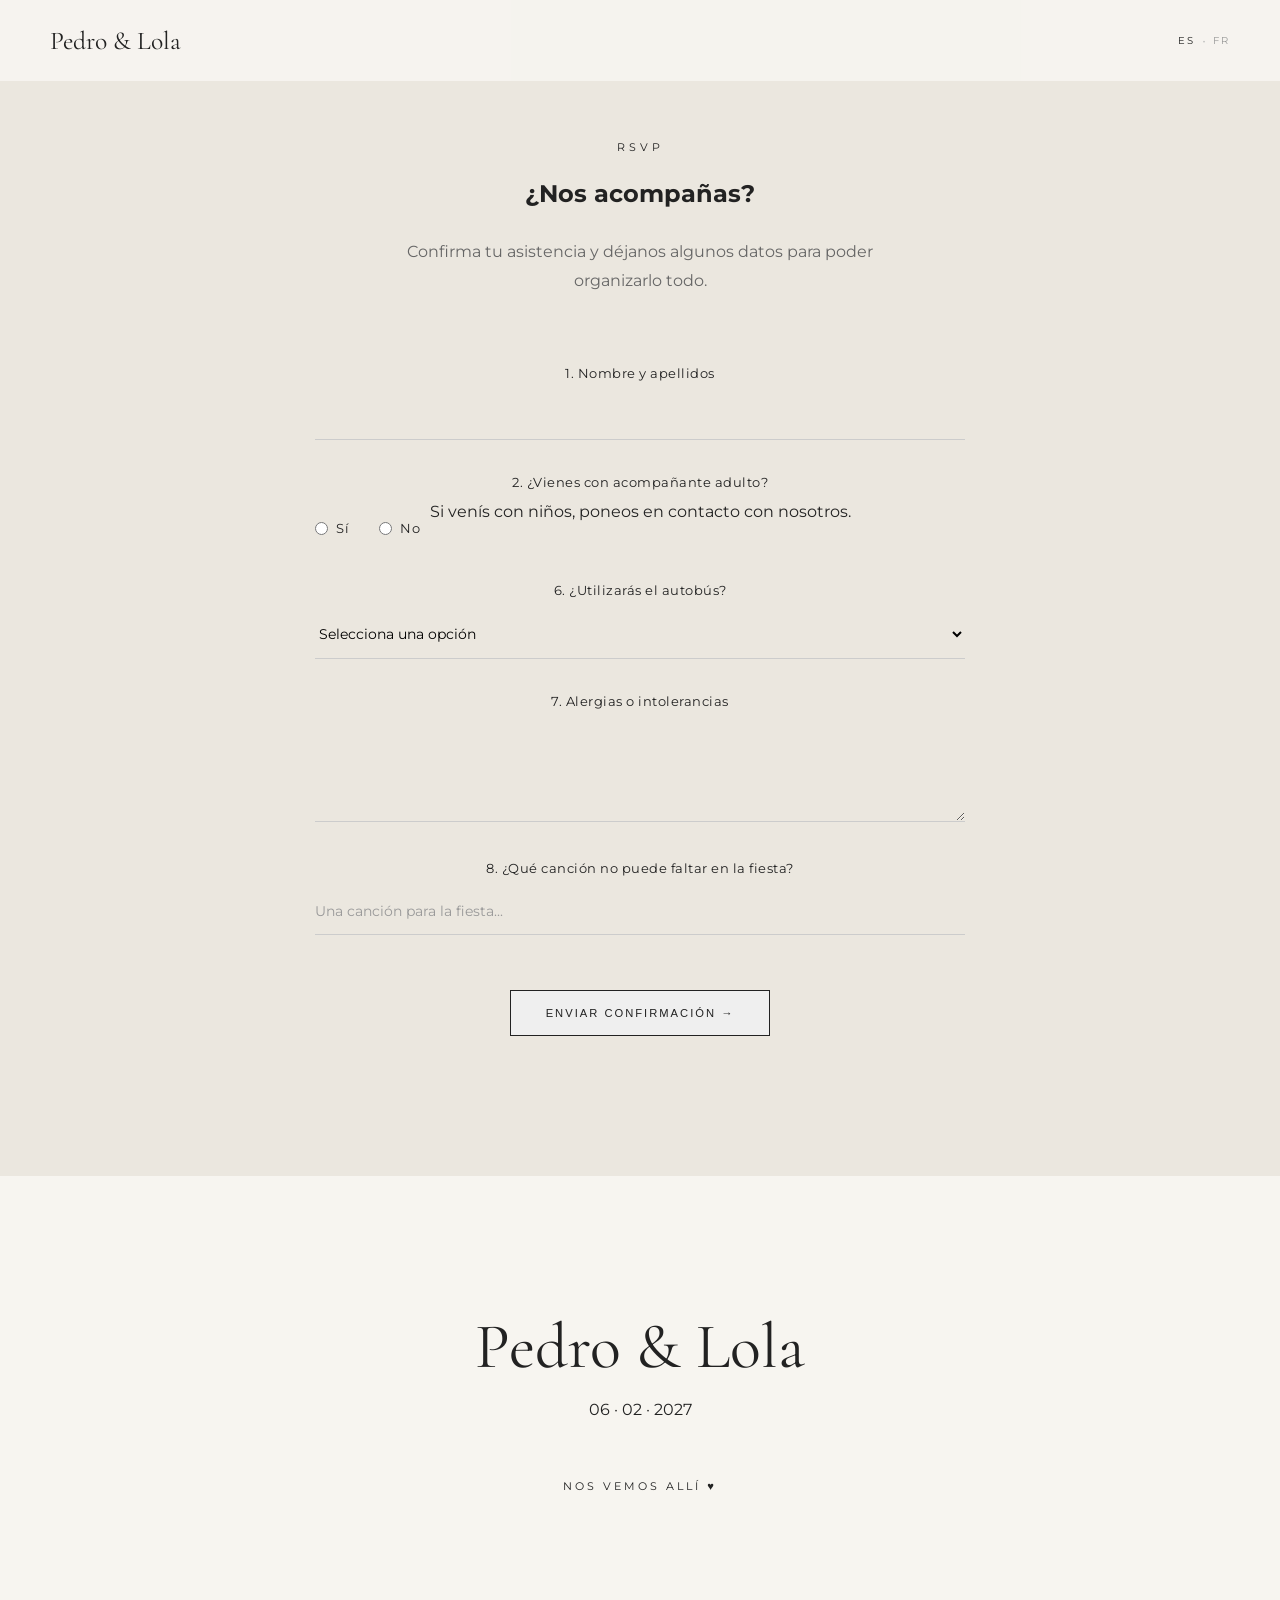
==== rsvp.html @ 9c23760b "Primera versión de la web" ====
<!DOCTYPE html>
<html lang="es">

<head>

    <meta charset="UTF-8">

    <meta name="viewport" content="width=device-width, initial-scale=1.0">

    <title>Pedro & Lola · Confirmación</title>

    <link rel="stylesheet" href="style.css">

</head>


<body>

    <!-- CABECERA -->

    <header>

        <nav>

            <a href="index.html" class="logo">
                Pedro & Lola
            </a>

            <div class="idiomas">

                <button id="es-btn" class="idioma-activo">
                    ES
                </button>

                <span>·</span>

                <button id="fr-btn">
                    FR
                </button>

            </div>

        </nav>

    </header>


    <!-- FORMULARIO -->

    <main>

        <section class="seccion seccion-clara">

            <p class="etiqueta"
               data-es="RSVP"
               data-fr="RSVP">
                RSVP
            </p>


            <h1
                data-es="¿Nos acompañas?"
                data-fr="Serez-vous des nôtres ?">
                ¿Nos acompañas?
            </h1>


            <p class="texto-intro"
               data-es="Confirma tu asistencia y déjanos algunos datos para poder organizarlo todo."
               data-fr="Confirmez votre présence et laissez-nous quelques informations pour nous aider à tout organiser.">
                Confirma tu asistencia y déjanos algunos datos
                para poder organizarlo todo.
            </p>


           <form class="formulario" id="formulario-rsvp">


                <!-- 1. NOMBRE -->

                <div class="campo">

                    <label for="nombre"
                           data-es="1. Nombre y apellidos"
                           data-fr="1. Nom et prénom">
                        1. Nombre y apellidos
                    </label>

                    <input
                        type="text"
                        id="nombre"
                        name="nombre"
                        required
                    >

                </div>


                <!-- 2. ACOMPAÑANTE ADULTO -->

                <div class="campo">

                    <label
                        data-es="2. ¿Vienes con acompañante adulto?"
                        data-fr="2. Venez-vous avec un accompagnant adulte ?">
                        2. ¿Vienes con acompañante adulto?
                    </label>

                    <p class="nota"
   data-es="Si venís con niños, poneos en contacto con nosotros."
   data-fr="Si vous venez avec des enfants, contactez-nous.">
    Si venís con niños, poneos en contacto con nosotros.
</p>


                    <div class="opciones">

                        <label>

                            <input
                                type="radio"
                                name="acompanante"
                                value="si"
                                required
                            >

                            <span
                                data-es="Sí"
                                data-fr="Oui">
                                Sí
                            </span>

                        </label>


                        <label>

                            <input
                                type="radio"
                                name="acompanante"
                                value="no"
                            >

                            <span
                                data-es="No"
                                data-fr="Non">
                                No
                            </span>

                        </label>

                    </div>

                </div>


                <!-- 3. NOMBRE ACOMPAÑANTE -->

                <div class="campo"
                     id="campo-acompanante"
                     style="display: none;">

                    <label
                        for="nombre-acompanante"
                        data-es="3. Nombre y apellidos del acompañante"
                        data-fr="3. Nom et prénom de l'accompagnant(e)">
                        3. Nombre y apellidos del acompañante
                    </label>

                    <input
                        type="text"
                        id="nombre-acompanante"
                        name="nombre-acompanante"
                    >

                </div>



                <!-- 4. AUTOBÚS -->

                <div class="campo">

                    <label
                        for="autobus"
                        data-es="6. ¿Utilizarás el autobús?"
                        data-fr="6. Utiliserez-vous le bus ?">
                        6. ¿Utilizarás el autobús?
                    </label>


                    <select
                        id="autobus"
                        name="autobus"
                        required>

                        <option
                            value=""
                            data-es="Selecciona una opción"
                            data-fr="Sélectionnez une option">
                            Selecciona una opción
                        </option>

                        <option
                            value="trescantos"
                            data-es="Sí, desde Tres Cantos"
                            data-fr="Oui, depuis Tres Cantos">
                            Sí, desde Tres Cantos
                        </option>

                        <option
                            value="plazacastilla"
                            data-es="Sí, desde Plaza Castilla"
                            data-fr="Oui, depuis Plaza Castilla">
                            Sí, desde Plaza Castilla
                        </option>

                        <option
                            value="no"
                            data-es="No utilizaré el autobús"
                            data-fr="Non, je n'utiliserai pas le bus">
                            No utilizaré el autobús
                        </option>

                    </select>

                </div>


                <!-- 7. ALERGIAS -->

                <div class="campo">

                    <label
                        for="alergias"
                        data-es="7. Alergias o intolerancias"
                        data-fr="7. Allergies ou intolérances">
                        7. Alergias o intolerancias
                    </label>

                    <textarea
                        id="alergias"
                        name="alergias"
                        rows="4"
                        data-placeholder-es="Indica aquí cualquier alergia o intolerancia."
                        data-placeholder-fr="Indiquez ici toute allergie ou intolérance.">
                    </textarea>

                </div>


                <!-- 8. CANCIÓN -->

                <div class="campo">

                    <label
                        for="cancion"
                        data-es="8. ¿Qué canción no puede faltar en la fiesta?"
                        data-fr="8. Quelle chanson ne peut pas manquer à la fête ?">
                        8. ¿Qué canción no puede faltar en la fiesta?
                    </label>

                    <input
                        type="text"
                        id="cancion"
                        name="cancion"
                        data-placeholder-es="Una canción para la fiesta..."
                        data-placeholder-fr="Une chanson pour la fête...">

                </div>


                <!-- BOTÓN -->

                <button
                    type="submit"
                    class="boton">

                    <span
                        data-es="Enviar confirmación →"
                        data-fr="Envoyer la confirmation →">
                        Enviar confirmación →
                    </span>

                </button>


            </form>

            <div id="mensaje-confirmacion"
     style="display: none;">

    <p class="etiqueta"
       data-es="GRACIAS"
       data-fr="MERCI">
        GRACIAS
    </p>

    <h2
        data-es="¡Nos vemos el 6 de febrero! ♥"
        data-fr="Rendez-vous le 6 février ! ♥">
        ¡Nos vemos el 6 de febrero! ♥
    </h2>

    <p class="texto-intro"
       data-es="Hemos recibido vuestra confirmación."
       data-fr="Nous avons bien reçu votre confirmation.">
        Hemos recibido vuestra confirmación.
    </p>

</div>

        </section>

    </main>


    <!-- PIE -->

    <footer>

        <h2>
            Pedro & Lola
        </h2>

        <p>
            06 · 02 · 2027
        </p>

        <p class="gracias"
           data-es="Nos vemos allí ♥"
           data-fr="On se retrouve là-bas ♥">
            Nos vemos allí ♥
        </p>

    </footer>


    <script src="script.js"></script>


    <script>

        /* ACOMPAÑANTE */

        const opcionesAcompanante =
            document.querySelectorAll(
                'input[name="acompanante"]'
            );

        const campoAcompanante =
            document.getElementById(
                "campo-acompanante"
            );

        const nombreAcompanante =
            document.getElementById(
                "nombre-acompanante"
            );


        opcionesAcompanante.forEach(opcion => {

            opcion.addEventListener("change", function () {

                if (this.value === "si") {

                    campoAcompanante.style.display = "block";

                    nombreAcompanante.required = true;

                } else {

                    campoAcompanante.style.display = "none";

                    nombreAcompanante.required = false;

                    nombreAcompanante.value = "";

                }

            });

        });

    </script>

    <script>

    const formulario = document.getElementById("formulario-rsvp");

    const URL_SCRIPT =
        "https://script.google.com/macros/s/AKfycbyt_iSzZu6qki6G1_EZHO9aPQYeB7RrgsyOsmsY-UtrUJRknpWYZxAbHX_TUxtEg_KM3w/exec";


    formulario.addEventListener("submit", async function(event) {

        event.preventDefault();


        const datos = {

            nombre:
                document.getElementById("nombre").value,

            acompanante:
                document.querySelector(
                    'input[name="acompanante"]:checked'
                ).value,

            nombreAcompanante:
                document.getElementById(
                    "nombre-acompanante"
                ).value,

            autobus:
                document.getElementById(
                    "autobus"
                ).value,

            alergias:
                document.getElementById(
                    "alergias"
                ).value,

            cancion:
                document.getElementById(
                    "cancion"
                ).value

        };


        try {

            await fetch(URL_SCRIPT, {

                method: "POST",

                body: JSON.stringify(datos)

            });


         formulario.style.display = "none";

document.getElementById("mensaje-confirmacion").style.display = "block";

            document.getElementById(
                "campo-acompanante"
            ).style.display = "none";

        } catch (error) {

            alert(
                "Ha ocurrido un problema. Por favor, inténtalo de nuevo."
            );

            console.error(error);

        }

    });

</script>

</body>

</html>
---- style.css ----
/* =========================
   CONFIGURACIÓN GENERAL
========================= */

@import url('https://fonts.googleapis.com/css2?family=Cormorant+Garamond:wght@400;500;600&family=Montserrat:wght@300;400;500&display=swap');

* {
    margin: 0;
    padding: 0;
    box-sizing: border-box;
}

html {
    scroll-behavior: smooth;
}

body {
    font-family: "Montserrat", sans-serif;
    color: #222;
    background: #f7f5f0;
}


/* =========================
   NAVEGACIÓN
========================= */

nav {
    position: fixed;
    top: 0;
    left: 0;
    width: 100%;

    padding: 25px 50px;

    display: flex;
    justify-content: space-between;
    align-items: center;

    z-index: 100;

    background: rgba(247, 245, 240, 0.92);
}

.logo {
    font-family: "Cormorant Garamond", serif;
    font-size: 1.6rem;
    color: #222;
    text-decoration: none;
}

.menu {
    display: flex;
    gap: 35px;
}

.menu a {
    color: #222;
    text-decoration: none;
    font-size: 0.75rem;
    text-transform: uppercase;
    letter-spacing: 2px;
}


/* =========================
   PORTADA
========================= */

.hero {
    min-height: 100vh;

    display: flex;
    justify-content: center;
    align-items: center;

    text-align: center;

    padding: 120px 20px 60px;

    position: relative;
    overflow: hidden;
}

.hero-foto {
    position: absolute;
    width: 100%;
    height: 100%;
    object-fit: cover;
    object-position: center;
    top: 0;
    left: 0;
    z-index: 0;
}
.hero::after {
    content: "";
    position: absolute;
    inset: 0;
    background: linear-gradient(
        to bottom,
        rgba(0, 0, 0, 0) 25%,
        rgba(0, 0, 0, 0.08) 40%,
        rgba(0, 0, 0, 0.25) 55%,
        rgba(0, 0, 0, 0.50) 75%,
        rgba(0, 0, 0, 0.65) 100%
    );
    z-index: 1;
}

.hero-contenido {
   max-width: 900px;
    position: relative;
    z-index: 2;
    align-self: flex-end;
    margin-bottom: 15px;


}


.fecha-superior,
.hero-contenido h1,
.hero-subtitulo {
    color: #4F6F52;
}

.hero-contenido h1 {
    color: white;
    text-shadow: 0 1px 3px rgba(255, 255, 255, 0.6);
}

.flecha {
    color: #4F6F52;
}

.fecha-superior {
    font-size: 0.75rem;
    letter-spacing: 5px;
    text-transform: uppercase;
    margin-bottom: 30px;
}

.hero h1 {
    font-family: "Cormorant Garamond", serif;
    font-size: clamp(5rem, 12vw, 10rem);
    font-weight: 400;
    line-height: 0.9;
}

.hero-subtitulo {
    color: white;
    margin-top: 35px;
    font-weight: 600;
    font-size: 1rem;
    text-transform: uppercase;
    letter-spacing: 5px;
}

.flecha {
    margin-top: 80px;
    font-size: 1.5rem;
}


/* =========================
   SECCIONES
========================= */

.seccion {
    min-height: 70vh;

    padding: 140px 30px;

    display: flex;
    flex-direction: column;
    justify-content: center;
    align-items: center;

    text-align: center;
}

.seccion-clara {
    background: #ebe7df;
}

.etiqueta {
    font-size: 0.7rem;
    letter-spacing: 4px;
    text-transform: uppercase;
    margin-bottom: 25px;
}

.seccion h2 {
    font-family: "Cormorant Garamond", serif;
    font-size: clamp(3rem, 6vw, 5rem);
    font-weight: 400;
}


/* =========================
   EL DÍA
========================= */

.informacion-dia {
    display: flex;
    gap: 70px;

    margin-top: 80px;
}

.informacion-dia div {
    display: flex;
    flex-direction: column;
    gap: 10px;
}

.hora {
    font-family: "Cormorant Garamond", serif;
    font-size: 2rem;
}

.evento {
    font-size: 0.7rem;
    text-transform: uppercase;
    letter-spacing: 2px;
}


/* =========================
   ASISTENCIA
========================= */

.texto-intro {
    max-width: 500px;
    margin-top: 30px;

    line-height: 1.8;
    color: #666;
}

.boton {
    display: inline-block;

    margin-top: 45px;

    padding: 16px 35px;

    border: 1px solid #222;

    color: #222;
    text-decoration: none;

    font-size: 0.7rem;
    text-transform: uppercase;
    letter-spacing: 2px;

    transition: 0.3s;
}

.boton:hover {
    background: #222;
    color: #fff;
}


/* =========================
   INFORMACIÓN
========================= */

.bloques-info {
    width: 100%;
    max-width: 1000px;

    margin-top: 80px;

    display: grid;
    grid-template-columns: repeat(3, 1fr);
    gap: 50px;
}

.bloques-info h3 {
    font-family: "Cormorant Garamond", serif;
    font-size: 2rem;
    font-weight: 400;
}

.bloques-info p {
    margin: 15px 0 20px;

    font-size: 0.9rem;
    color: #666;
}

.bloques-info a {
    color: #222;

    font-size: 0.7rem;
    text-transform: uppercase;
    letter-spacing: 2px;
}


/* =========================
   FOOTER
========================= */

footer {
    min-height: 50vh;

    display: flex;
    flex-direction: column;
    justify-content: center;
    align-items: center;

    text-align: center;
}

footer h2 {
    font-family: "Cormorant Garamond", serif;
    font-size: 4rem;
    font-weight: 400;
}

footer p {
    margin-top: 15px;
}

.gracias {
    margin-top: 60px !important;
    font-size: 0.7rem;
    text-transform: uppercase;
    letter-spacing: 3px;
}

.lugar-dia {
    margin-top: 15px;
    font-size: 0.9rem;
    letter-spacing: 1px;
    color: #666;
}
/* =========================
   UBICACIÓN
========================= */

.ubicacion-opciones {
    width: 100%;
    max-width: 1000px;

    margin-top: 70px;

    display: grid;
    grid-template-columns: repeat(3, 1fr);
    gap: 50px;
}

.ubicacion-bloque {
    padding: 10px;
}

.ubicacion-bloque h3 {
    font-family: "Cormorant Garamond", serif;
    font-size: 2rem;
    font-weight: 400;
}

.ubicacion-bloque p {
    margin: 15px 0 25px;

    font-size: 0.9rem;
    line-height: 1.7;

    color: #666;
}
/* =========================
   ALOJAMIENTO
========================= */

.hoteles {
    width: 100%;
    max-width: 1000px;

    margin-top: 80px;

    display: grid;
    grid-template-columns: repeat(3, 1fr);
    gap: 60px;
}

.hotel {
    text-align: center;
}

.hotel h3 {
    font-family: "Cormorant Garamond", serif;
    font-size: 2rem;
    font-weight: 400;
}

.hotel p {
    margin: 15px 0 25px;

    font-size: 0.85rem;
    line-height: 1.6;

    color: #666;
}

.hotel a {
    color: #222;

    font-size: 0.7rem;
    text-transform: uppercase;
    letter-spacing: 2px;

    text-decoration: underline;
    text-underline-offset: 5px;
}

.descuento {
    margin-top: 80px;

    padding-top: 35px;

    border-top: 1px solid #d5d1c9;

    max-width: 500px;

    font-size: 0.8rem;
    line-height: 1.8;
}

.descuento p {
    margin-bottom: 5px;
}
/* =========================
   INFORMACIÓN ÚTIL
========================= */

.info-util {
    width: 100%;
    max-width: 800px;

    margin-top: 80px;
    margin-left: auto;
    margin-right: auto;

    display: grid;
    grid-template-columns: repeat(2, 1fr);
    gap: 80px;

    text-align: center;
}

.info-bloque h3 {
    font-family: "Cormorant Garamond", serif;
    font-size: 2rem;
    font-weight: 400;
}

.info-bloque p {
    margin-top: 20px;

    font-size: 0.85rem;
    line-height: 1.7;

    color: #666;
}
/* =========================
   CONTACTO Y REGALOS
========================= */

.telefonos {
    display: flex;
    flex-direction: column;
    gap: 12px;
    margin-top: 25px;
}

.telefonos a {
    color: #222;
    font-size: 0.75rem;
    text-transform: uppercase;
    letter-spacing: 2px;
}

.cuenta {
    margin-top: 25px !important;
    word-break: break-all;
}
/* =========================
   IDIOMAS
========================= */

.idiomas {
    display: flex;
    align-items: center;
    gap: 7px;
    margin-left: 30px;
}

.idiomas button {
    border: none;
    background: none;

    font-family: "Montserrat", sans-serif;
    font-size: 0.65rem;

    letter-spacing: 2px;

    cursor: pointer;

    color: #999;

    padding: 0;
}

.idiomas button.idioma-activo {
    color: #222;
}

.idiomas span {
    color: #bbb;
}
/* =========================
   FORMULARIO RSVP
========================= */

.formulario {
    width: 100%;
    max-width: 650px;

    margin: 70px auto 0;
}

.campo {
    margin-bottom: 35px;
}

.campo label {
    display: block;

    margin-bottom: 12px;

    font-size: 0.8rem;
    letter-spacing: 0.5px;
}

.campo input,
.campo select,
.campo textarea {
    width: 100%;

    padding: 14px 0;

    border: none;
    border-bottom: 1px solid #ccc;

    background: transparent;

    font-family: inherit;
    font-size: 0.9rem;

    outline: none;
}

.campo textarea {
    resize: vertical;
}

.campo input:focus,
.campo select:focus,
.campo textarea:focus {
    border-bottom: 1px solid #222;
}

.opciones {
    display: flex;
    gap: 30px;
}

.opciones label {
    display: flex;
    align-items: center;
    gap: 8px;

    cursor: pointer;
}

.opciones input {
    width: auto;
}

.formulario .boton {
    margin-top: 20px;
}
.formulario textarea::placeholder,
.formulario input::placeholder {
    color: #999;
    opacity: 1;
}
#mensaje-confirmacion {
    text-align: center;
    padding: 60px 0;
}

#mensaje-confirmacion h2 {
    margin-bottom: 20px;
}

/* =========================
   CUENTA ATRÁS
========================= */

.cuenta-atras {
    margin: 45px auto;
}

.cuenta-titulo {
    font-size: 0.65rem;
    letter-spacing: 3px;
    margin-bottom: 20px;
}

.contador {
    display: flex;
    justify-content: center;
    align-items: flex-start;
    gap: 35px;
}

.contador div {
    display: flex;
    flex-direction: column;
    align-items: center;
}

.contador span {
    font-size: 2rem;
    font-weight: 400;
    line-height: 1;
}

.contador small {
    margin-top: 8px;
    font-size: 0.6rem;
    letter-spacing: 1px;
}
/* =========================
   ADAPTACIÓN PARA MÓVIL
========================= */

@media (max-width: 700px) {

    html,
    body {
        width: 100%;
        max-width: 100%;
        overflow-x: hidden;
    }


  /* =====================
   NAVEGACIÓN
===================== */

nav {
    width: 100%;
    padding: 14px 18px 10px;
    display: flex;
    flex-wrap: wrap;
    align-items: center;
    gap: 10px;
}

/* Nombre de los novios */

.logo {
    font-size: 1.1rem;
    line-height: 0.9;
}

/* Idiomas */

.idiomas {
    margin-left: auto;
    display: flex;
    gap: 6px;
    flex-shrink: 0;
}

.idiomas button {
    font-size: 0.55rem;
    letter-spacing: 1px;
}

/* Menú principal */

.menu {
    order: 3;
    flex: 0 0 100%;
    width: 100%;
    display: flex;
    justify-content: center;
    align-items: center;
    gap: 14px;
    flex-wrap: wrap;
    margin-top: 6px;
}

.menu a {
    font-size: 0.55rem;
    letter-spacing: 0.8px;
    white-space: nowrap;
}


    /* =====================
       PORTADA
    ===================== */

    .hero {
        width: 100%;
        min-height: 100vh;
        padding: 100px 20px 40px;
    }

    .hero-foto {
        width: 100%;
        height: 100%;
        object-fit: cover;
        object-position: center;
    }

    .hero-contenido {
        width: 100%;
        max-width: 100%;
        margin-bottom: 10px;
    }

    .hero h1 {
        font-size: clamp(4rem, 18vw, 6rem);
        line-height: 0.9;
    }

    .hero-subtitulo {
        margin-top: 25px;
        font-size: 0.75rem;
        letter-spacing: 3px;
    }

    .flecha {
        margin-top: 50px;
    }


    /* =====================
       SECCIONES
    ===================== */

    .seccion {
        width: 100%;
        min-height: auto;
        padding: 80px 22px;
    }

    .seccion h2 {
        font-size: clamp(2.5rem, 12vw, 4rem);
        line-height: 1;
    }

    .etiqueta {
        font-size: 0.6rem;
        letter-spacing: 3px;
        margin-bottom: 20px;
    }


    /* =====================
       EL DÍA
    ===================== */

    .informacion-dia {
        width: 100%;
        flex-direction: column;
        gap: 35px;
        margin-top: 55px;
    }


    /* =====================
       INFORMACIÓN
    ===================== */

    .bloques-info {
        width: 100%;
        grid-template-columns: 1fr;
        gap: 50px;
        margin-top: 55px;
    }


    /* =====================
       UBICACIÓN
    ===================== */

    .ubicacion-opciones {
        width: 100%;
        grid-template-columns: 1fr;
        gap: 40px;
        margin-top: 55px;
    }


    /* =====================
       ALOJAMIENTO
    ===================== */

    .hoteles {
        width: 100%;
        grid-template-columns: 1fr;
        gap: 45px;
        margin-top: 55px;
    }

    .descuento {
        margin-top: 55px;
        padding-top: 30px;
    }


    /* =====================
       CONTACTO / REGALOS
    ===================== */

    .info-util {
        width: 100%;
        grid-template-columns: 1fr;
        gap: 45px;
        margin-top: 55px;
    }


    /* =====================
       BOTONES
    ===================== */

    .boton {
        max-width: 100%;
        padding: 14px 22px;
        margin-top: 35px;
    }


    /* =====================
       CUENTA ATRÁS
    ===================== */

    .cuenta-atras {
        width: 100%;
        margin: 40px auto;
    }

    .contador {
        gap: 15px;
        width: 100%;
    }

    .contador span {
        font-size: 1.5rem;
    }

    .contador small {
        font-size: 0.55rem;
    }


    /* =====================
       FORMULARIO
    ===================== */

    .formulario {
        width: 100%;
        margin-top: 45px;
    }

    .campo {
        margin-bottom: 30px;
    }

    .campo input,
    .campo select,
    .campo textarea {
        font-size: 16px;
    }

    .opciones {
        gap: 18px;
        flex-wrap: wrap;
    }


    /* =====================
       MENSAJE CONFIRMACIÓN
    ===================== */

    #mensaje-confirmacion {
        width: 100%;
        padding: 50px 10px;
    }


    /* =====================
       FOOTER
    ===================== */

    footer {
        width: 100%;
        min-height: 50vh;
        padding: 60px 22px;
    }

    footer h2 {
        font-size: 3rem;
    }

}
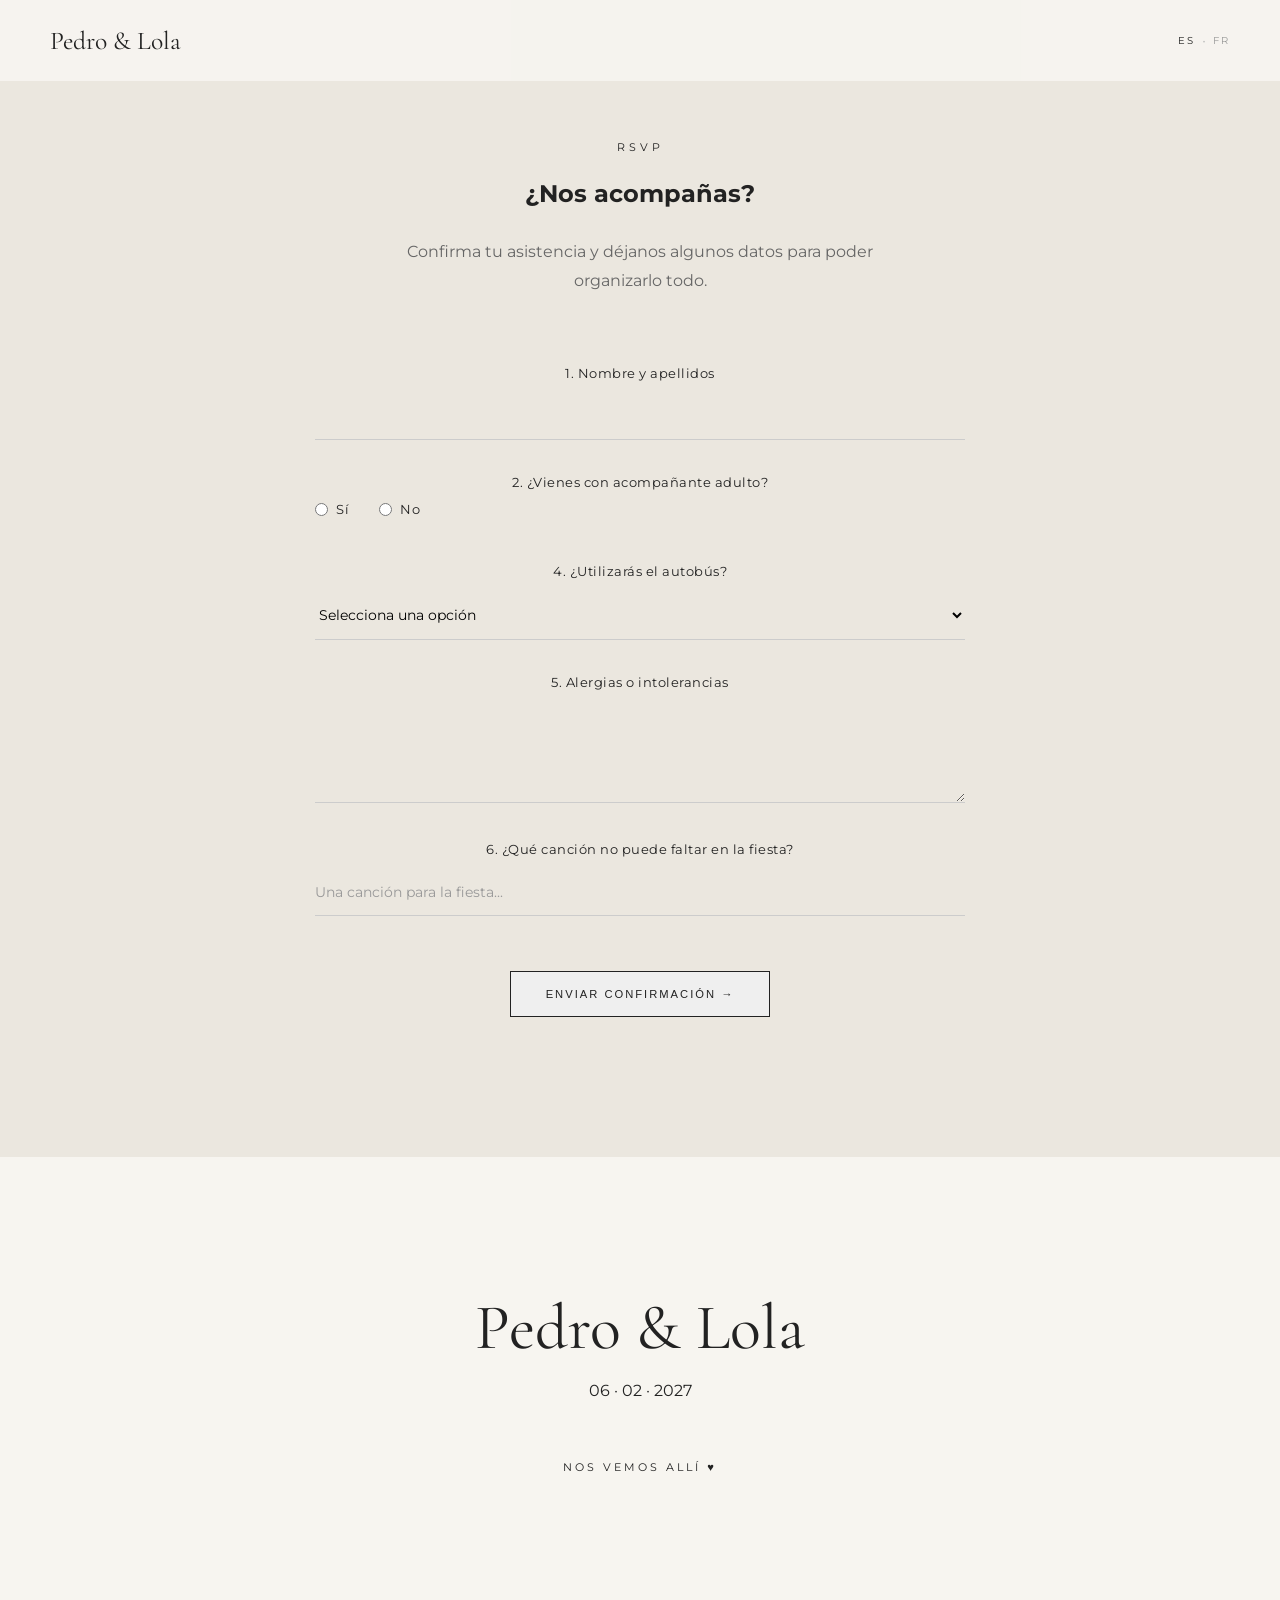
==== commit 399c3e2a: "Cambios web" ====
--- a/rsvp.html
+++ b/rsvp.html
@@ -106,13 +106,6 @@
                         2. ¿Vienes con acompañante adulto?
                     </label>
 
-                    <p class="nota"
-   data-es="Si venís con niños, poneos en contacto con nosotros."
-   data-fr="Si vous venez avec des enfants, contactez-nous.">
-    Si venís con niños, poneos en contacto con nosotros.
-</p>
-
-
                     <div class="opciones">
 
                         <label>
@@ -183,9 +176,9 @@
 
                     <label
                         for="autobus"
-                        data-es="6. ¿Utilizarás el autobús?"
-                        data-fr="6. Utiliserez-vous le bus ?">
-                        6. ¿Utilizarás el autobús?
+                        data-es="4. ¿Utilizarás el autobús?"
+                        data-fr="4. Utiliserez-vous le bus ?">
+                        4. ¿Utilizarás el autobús?
                     </label>
 
 
@@ -227,15 +220,15 @@
                 </div>
 
 
-                <!-- 7. ALERGIAS -->
+                <!-- 5. ALERGIAS -->
 
                 <div class="campo">
 
                     <label
                         for="alergias"
-                        data-es="7. Alergias o intolerancias"
-                        data-fr="7. Allergies ou intolérances">
-                        7. Alergias o intolerancias
+                        data-es="5. Alergias o intolerancias"
+                        data-fr="5. Allergies ou intolérances">
+                        5. Alergias o intolerancias
                     </label>
 
                     <textarea
@@ -249,15 +242,15 @@
                 </div>
 
 
-                <!-- 8. CANCIÓN -->
+                <!-- 6. CANCIÓN -->
 
                 <div class="campo">
 
                     <label
                         for="cancion"
-                        data-es="8. ¿Qué canción no puede faltar en la fiesta?"
-                        data-fr="8. Quelle chanson ne peut pas manquer à la fête ?">
-                        8. ¿Qué canción no puede faltar en la fiesta?
+                        data-es="6. ¿Qué canción no puede faltar en la fiesta?"
+                        data-fr="6. Quelle chanson ne peut pas manquer à la fête ?">
+                        6. ¿Qué canción no puede faltar en la fiesta?
                     </label>
 
                     <input
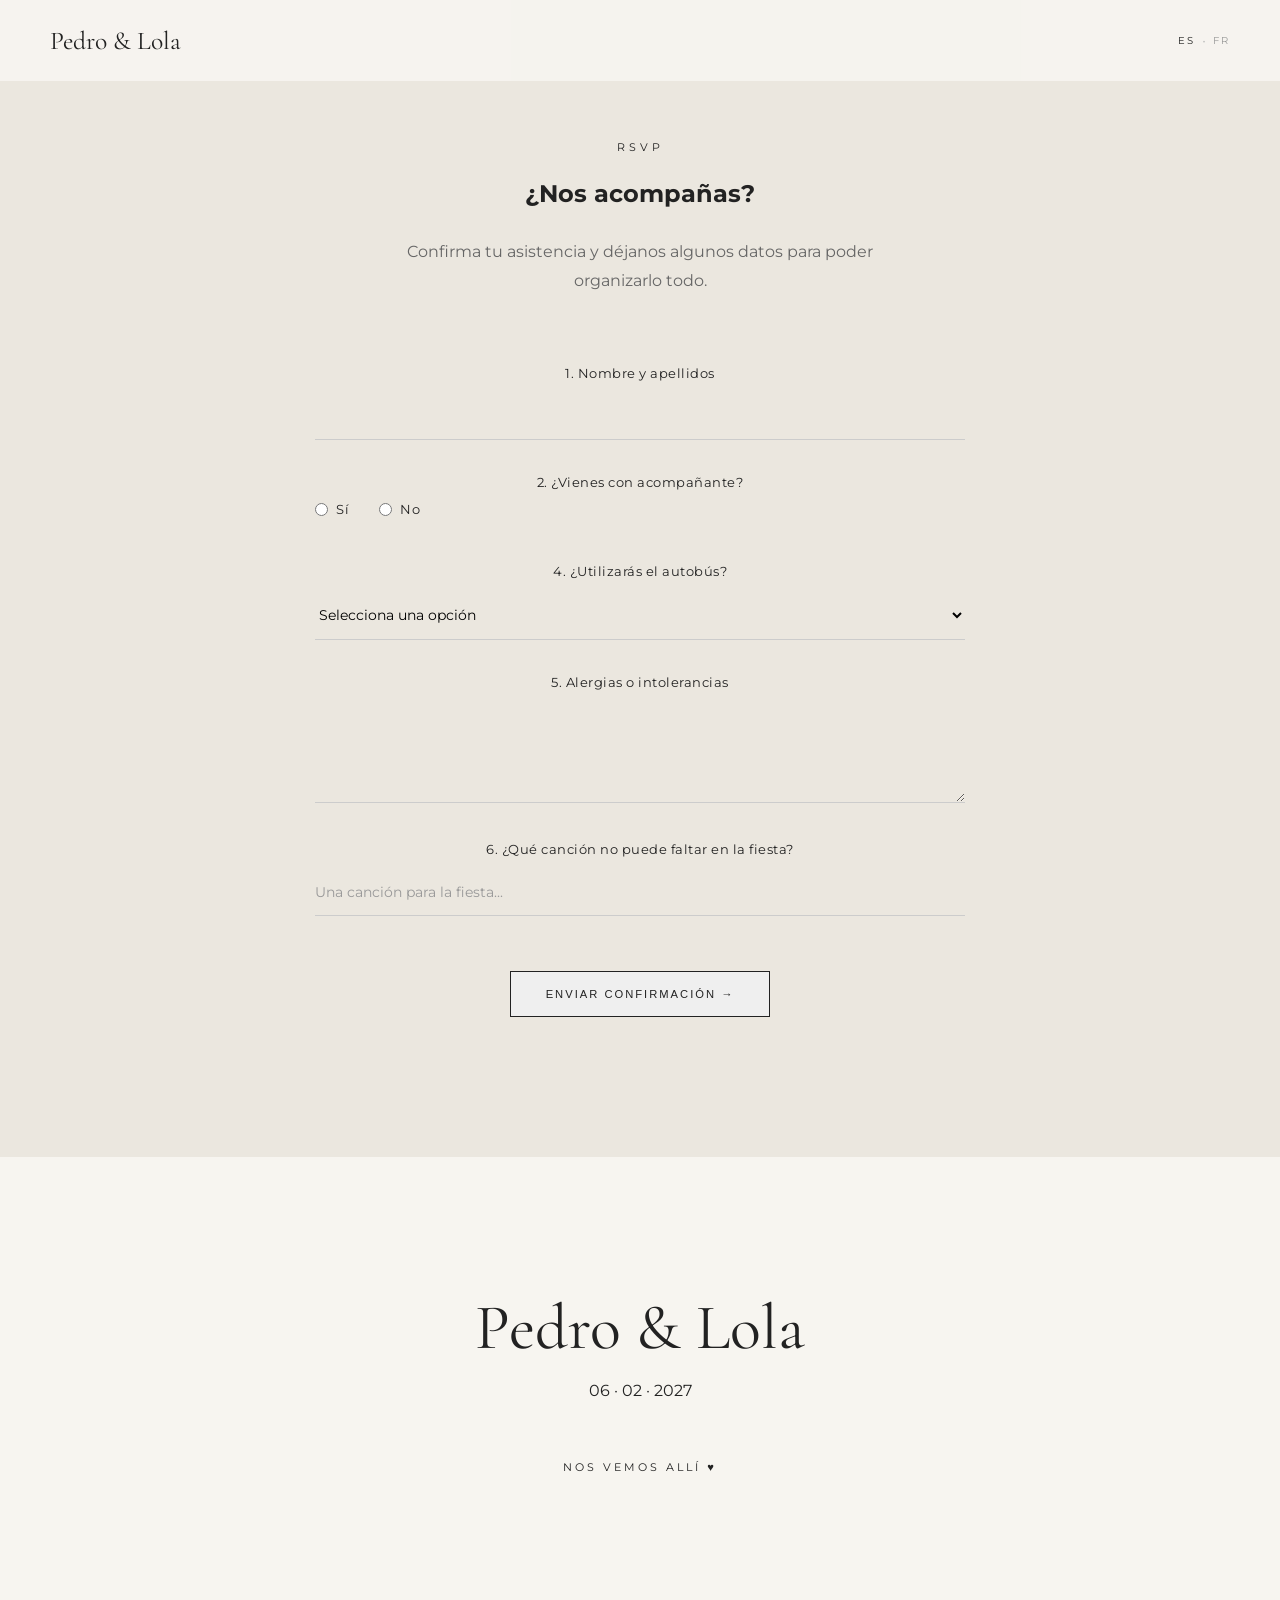
==== commit 4a8f3232: "Cambios web" ====
--- a/rsvp.html
+++ b/rsvp.html
@@ -96,14 +96,14 @@
                 </div>
 
 
-                <!-- 2. ACOMPAÑANTE ADULTO -->
+                <!-- 2. ACOMPAÑANTE -->
 
                 <div class="campo">
 
                     <label
-                        data-es="2. ¿Vienes con acompañante adulto?"
-                        data-fr="2. Venez-vous avec un accompagnant adulte ?">
-                        2. ¿Vienes con acompañante adulto?
+                        data-es="2. ¿Vienes con acompañante?"
+                        data-fr="2. Venez-vous avec un accompagnant?">
+                        2. ¿Vienes con acompañante?
                     </label>
 
                     <div class="opciones">
